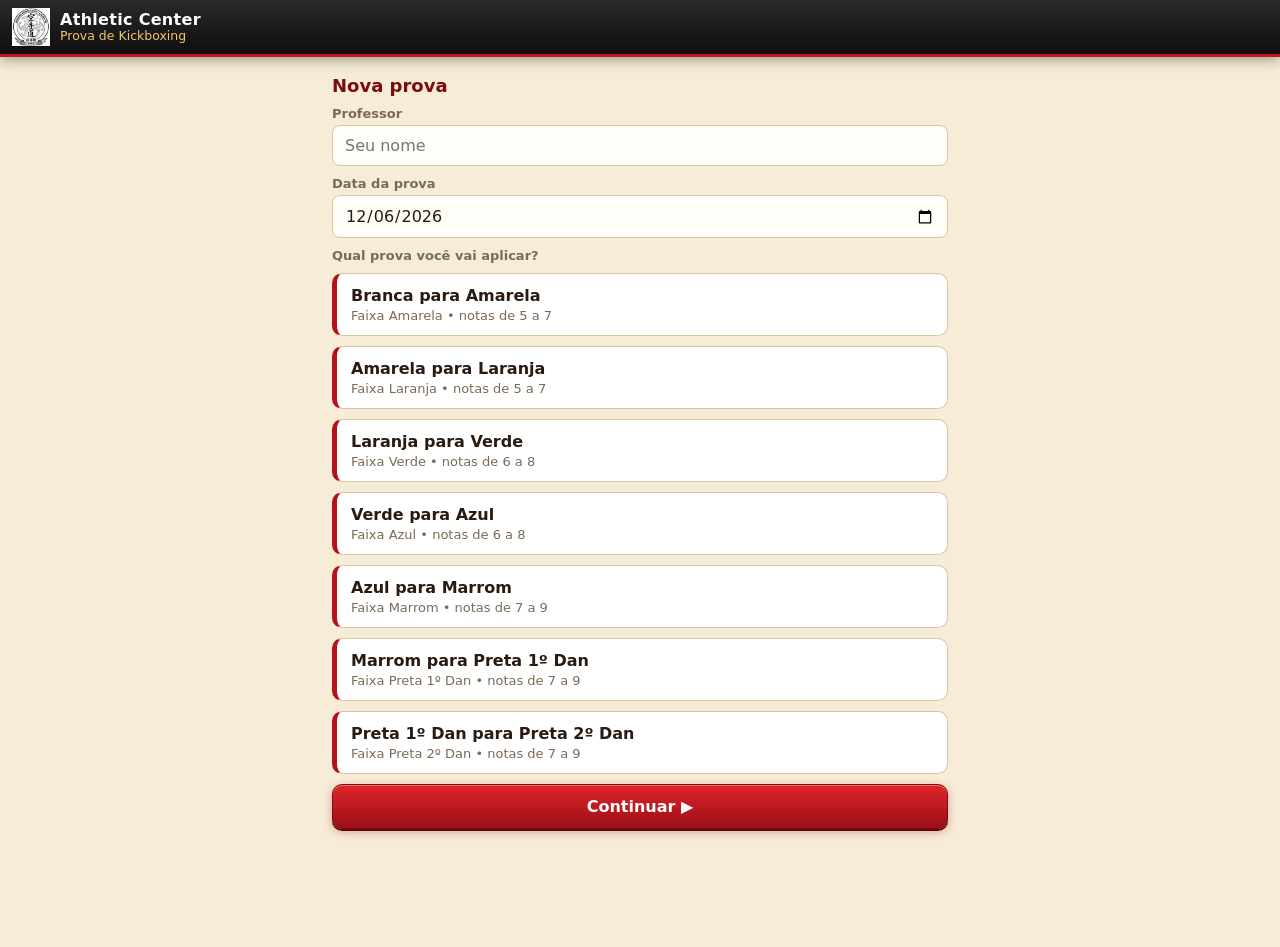
==== celular.html @ d44f760a "Add files via upload" ====
<!DOCTYPE html>
<html lang="pt-BR">
<head>
<meta charset="utf-8">
<meta name="viewport" content="width=device-width, initial-scale=1, viewport-fit=cover">
<title>Athletic Center - Prova Kick</title>
<link rel="icon" type="image/png" href="assets/emblema-64.png">
<link rel="apple-touch-icon" href="assets/emblema-192.png">
<link rel="manifest" href="manifest-celular.webmanifest">
<meta name="theme-color" content="#7a0c0c">
<meta name="apple-mobile-web-app-capable" content="yes">
<link rel="stylesheet" href="celular.css">
</head>
<body>
  <div id="update-bar" hidden>
    <span>Nova versão disponível.</span>
    <button id="update-btn">Atualizar</button>
  </div>
  <header id="topo">
    <img src="assets/emblema-64.png" alt="">
    <div class="tt"><b>Athletic Center</b><span id="sub">Prova de Kickboxing</span></div>
    <button id="btn-menu" class="ic" title="Menu" hidden>☰</button>
  </header>
  <main id="app"></main>
  <div id="sheet" hidden><div class="sheet-box" id="sheet-box"></div></div>
  <div id="toast" hidden></div>

  <script src="version.js"></script>
  <script src="data.js"></script>
  <script src="celular.js"></script>
</body>
</html>
---- celular.css ----
/* Athletic Center - Prova Kick (celular) — mesmas cores e componentes do app do computador */
:root{
  --red:#b3121b; --red-d:#7a0c0c; --cream:#f6ecd8; --cream-2:#efe0c2; --ink:#2a1a12;
  --line:#d9c7a3; --muted:#7b6a58; --ok:#1b7a2e; --bad:#c62828;
}
*{box-sizing:border-box;-webkit-tap-highlight-color:transparent}
html,body{margin:0;min-height:100%;background:var(--cream);color:var(--ink);font-family:"Segoe UI",system-ui,Roboto,Arial,sans-serif;font-size:16px}
button{font-family:inherit;cursor:pointer}
[hidden]{display:none!important}

#topo{position:sticky;top:0;z-index:30;display:flex;align-items:center;gap:10px;padding:8px 12px;padding-top:max(8px,env(safe-area-inset-top));
  background:linear-gradient(180deg,#2a2a2a,#0e0e0e);color:#fff;border-bottom:3px solid #c3161f;box-shadow:0 3px 12px rgba(0,0,0,.35)}
#topo img{width:38px;height:38px}
#topo .tt{flex:1;display:flex;flex-direction:column;line-height:1.15}
#topo .tt b{font-size:16px;letter-spacing:.3px}
#topo .tt span{font-size:12.5px;color:#f3c66b}
.ic{background:radial-gradient(circle at 35% 30%,#ff5a5a,#c3161f 70%,#7a0c0c);color:#fff;border:2px solid #d9d9d9;width:42px;height:42px;border-radius:50%;font-size:20px;line-height:1}
#update-bar{position:sticky;top:0;z-index:40;background:#1565c0;color:#fff;display:flex;gap:12px;align-items:center;justify-content:center;padding:10px;font-size:15px}
#update-bar button{background:#fff;color:#1565c0;border:0;padding:7px 16px;border-radius:6px;font-weight:700}

main{padding:12px 12px 110px;max-width:640px;margin:0 auto}
h2{font-size:18px;color:var(--red-d);margin:6px 0 10px}
.hint{color:var(--muted);font-size:14px;margin:4px 0 12px}

/* botões (iguais ao computador) */
.btn{border:1px solid #c7ad78;border-radius:10px;padding:12px 16px;font-size:16px;font-weight:600;color:var(--ink);
  background:linear-gradient(#f3e5c4,#dcc697);box-shadow:0 2px 0 #a88c58,0 3px 8px rgba(0,0,0,.18),inset 0 1px 0 rgba(255,255,255,.7)}
.btn:active{transform:translateY(2px);box-shadow:0 0 0 #a88c58,inset 0 3px 6px rgba(0,0,0,.25)}
.btn.primary{background:linear-gradient(#e0242d,#9b0f15);border-color:#7a0c0c;color:#fff;box-shadow:0 2px 0 #5e080c,0 3px 10px rgba(179,18,27,.35),inset 0 1px 0 rgba(255,255,255,.35)}
.btn.danger{background:#fff;color:var(--bad);border:1px solid var(--bad);box-shadow:none}
.btn.wa{background:linear-gradient(#2fd36b,#16a34a);border-color:#0f7a37;color:#fff;box-shadow:0 2px 0 #0b5e2a}
.btn.full{width:100%;display:block;margin:8px 0}
.btn:disabled{opacity:.5}
.btn.small{padding:7px 12px;font-size:14px}

/* cartões de prova */
.pcard{background:#fff;border:1px solid var(--line);border-left:5px solid var(--red);border-radius:10px;padding:12px 14px;margin-bottom:10px}
.pcard h3{margin:0 0 3px;font-size:16px}
.pcard .meta{font-size:13px;color:var(--muted)}
.pcard.on{background:#fff4f4;box-shadow:0 0 0 2px var(--red)}

.f{display:flex;flex-direction:column;gap:4px;font-size:13px;font-weight:600;color:var(--muted);margin-bottom:10px}
.f input,.f textarea{font:inherit;font-size:16px;font-weight:400;color:var(--ink);padding:10px 12px;border:1px solid var(--line);border-radius:8px;background:#fffdf8}
.pinfo{background:#fff;border-left:4px solid var(--red);padding:8px 10px;margin-bottom:10px;font-size:14px;border-radius:4px}

/* lista de alunos */
.al-row{display:flex;gap:8px;align-items:center;margin-bottom:8px}
.al-row input{flex:1;font:inherit;font-size:16px;padding:10px 12px;border:1px solid var(--line);border-radius:8px;background:#fff}
.al-row .num{width:26px;text-align:center;font-weight:700;color:var(--red-d)}
.al-row .x{border:0;background:transparent;color:var(--bad);font-size:22px;width:36px;height:40px}

/* abas dos alunos */
#abas{position:sticky;top:61px;z-index:20;display:flex;gap:6px;overflow-x:auto;padding:8px 2px;margin:-12px -12px 10px;padding-left:12px;padding-right:12px;
  background:var(--cream-2);border-bottom:1px solid var(--line);scrollbar-width:none}
#abas::-webkit-scrollbar{display:none}
.aba{flex:none;display:flex;align-items:center;gap:6px;border:1px solid var(--line);background:#fff;color:var(--ink);border-radius:20px;padding:7px 12px;font-size:14px;font-weight:600;white-space:nowrap}
.aba i{width:10px;height:10px;border-radius:50%;border:2px solid var(--muted)}
.aba.feito i{background:var(--ok);border-color:var(--ok)}
.aba.on{background:var(--red);color:#fff;border-color:var(--red-d)}
.aba.on i{border-color:#fff}
.aba.on.feito i{background:#fff}
.aba.mais{color:var(--red-d)}

/* cartão da técnica */
.card{background:#fff;border:1px solid var(--line);border-radius:12px;overflow:hidden;touch-action:pan-y;transition:transform .18s,opacity .18s}
.card.sai-e{transform:translateX(-40px);opacity:0}
.card.sai-d{transform:translateX(40px);opacity:0}
.rb-head{background:linear-gradient(90deg,var(--red-d),var(--red));color:#fff;padding:9px 12px;font-weight:700;display:flex;justify-content:space-between;align-items:center;font-size:15px}
.rb-head .bn{font-weight:600;font-size:12.5px;opacity:.9}
.card-body{padding:12px}
.aluno-nome{font-size:21px;font-weight:800;color:var(--ink);text-align:center;margin:2px 0}
.pontos{display:flex;justify-content:center;gap:6px;margin:4px 0 10px}
.pontos i{width:9px;height:9px;border-radius:50%;border:2px solid var(--line)}
.pontos i.tem{background:var(--ok);border-color:var(--ok)}
.pontos i.atual{box-shadow:0 0 0 2px #fff,0 0 0 4px var(--red)}
.r-sec{font-weight:700;color:var(--red-d);margin:4px 0;font-size:14px}
.r-ori{font-style:italic;color:var(--muted);font-size:13px;margin:2px 0 6px}
.r-ref{font-size:15px;margin:2px 0 2px 14px}
.r-ref::before{content:"• ";color:var(--red)}
.r-txt{font-size:18px;font-weight:600;margin:6px 0 12px;line-height:1.3}
.esc-in{width:100%;font:inherit;font-size:15px;padding:9px 10px;border:1px solid var(--line);border-radius:8px;margin-bottom:10px}

/* bolinhas de nota (mesmo visual, maiores para o dedo) */
.dots{display:grid;grid-template-columns:repeat(3,1fr);gap:8px}
.dot{display:flex;flex-direction:column;align-items:center;gap:4px;background:#fffdf8;border:1px solid #eadbbd;padding:10px 4px;border-radius:10px}
.dot .c{width:34px;height:34px;border-radius:50%;border:4px solid var(--col);background:transparent;transition:.12s}
.dot .n{font-size:12.5px;color:#5b4a3a;text-align:center;line-height:1.1}
.dot.on{border-color:var(--col);background:color-mix(in srgb,var(--col) 10%,#fff)}
.dot.on .c{background:var(--col);box-shadow:0 0 0 3px #fff,0 0 0 5px var(--col)}
.dot.on .n{font-weight:700;color:var(--ink)}
.dots.has .dot:not(.on){opacity:.4}
.dot:active{transform:scale(.94)}
.yn{display:grid;grid-template-columns:1fr 1fr;gap:10px}
.yn button{padding:16px;font-size:18px;font-weight:700;border-radius:10px;border:2px solid var(--line);background:#fff}
.yn .sim.on{background:#e2f4e5;border-color:var(--ok);color:var(--ok)}
.yn .nao.on{background:#fde4e4;border-color:var(--bad);color:var(--bad)}
.note{width:100%;margin-top:10px;font:inherit;font-size:15px;padding:9px 10px;border:1px solid #e3d3b2;border-radius:8px;resize:vertical;min-height:42px;background:#fffdf8}

/* barra inferior */
#nav{position:fixed;left:0;right:0;bottom:0;z-index:25;display:flex;gap:8px;padding:10px 12px;padding-bottom:max(10px,env(safe-area-inset-bottom));
  background:var(--cream-2);border-top:1px solid var(--line);box-shadow:0 -3px 12px rgba(0,0,0,.12)}
#nav .btn{flex:1;padding:13px 8px;font-size:15px}
#nav .pos{flex:none;align-self:center;font-size:12.5px;color:var(--muted);text-align:center;min-width:58px;line-height:1.2}
.pulsa{animation:pulsa 1.1s ease-in-out infinite}
@keyframes pulsa{50%{box-shadow:0 0 0 6px rgba(179,18,27,.25),0 2px 0 #5e080c}}

/* resultado */
.res{border:2px solid var(--line);background:#fff;border-radius:10px;padding:12px 14px;margin:12px 0}
.res table{width:100%;border-collapse:collapse;font-size:15px}
.res td{padding:4px 2px}
.res td:last-child{text-align:right;font-weight:700}
.res .fin td{font-size:19px;border-top:2px solid var(--line);padding-top:8px}
.status{margin-top:10px;padding:9px 12px;border-radius:8px;font-weight:700;text-align:center;font-size:16px}
.status.ap{background:#e2f4e5;color:var(--ok)}
.status.rp{background:#fde4e4;color:var(--bad)}
.status.pend{background:#fff3d6;color:#8a5a00;font-weight:600;font-size:14px}
.warn{color:#8a5a00;font-size:13px;margin-top:6px}
.extra{display:grid;grid-template-columns:1fr 90px;gap:8px}

/* folha (menu / listas) */
#sheet{position:fixed;inset:0;z-index:50;background:rgba(0,0,0,.5);display:flex;align-items:flex-end}
.sheet-box{background:var(--cream);width:100%;max-height:86vh;overflow:auto;border-radius:16px 16px 0 0;padding:14px 14px max(16px,env(safe-area-inset-bottom));box-shadow:0 -8px 30px rgba(0,0,0,.4)}
.sheet-box h3{margin:2px 0 10px;color:var(--red-d)}
.lt{display:flex;justify-content:space-between;gap:8px;align-items:center;width:100%;text-align:left;background:#fff;border:1px solid var(--line);border-radius:8px;padding:10px 12px;margin-bottom:6px;font-size:14px}
.lt.on{box-shadow:0 0 0 2px var(--red)}
.lt small{color:var(--muted);flex:none}
.lt .ok{color:var(--ok);font-weight:700}
.blk{font-weight:700;color:var(--red-d);margin:10px 0 6px;font-size:14px}
.envio-al{display:flex;justify-content:space-between;padding:8px 2px;border-bottom:1px dotted var(--line);font-size:15px}
.envio-al .ap{color:var(--ok);font-weight:700}.envio-al .rp{color:var(--bad);font-weight:700}.envio-al .pd{color:#8a5a00}

#toast{position:fixed;left:50%;bottom:90px;transform:translateX(-50%);background:#1f1a17;color:#fff;padding:11px 18px;border-radius:10px;z-index:60;font-size:15px;box-shadow:0 8px 30px rgba(0,0,0,.5);max-width:90vw;text-align:center}
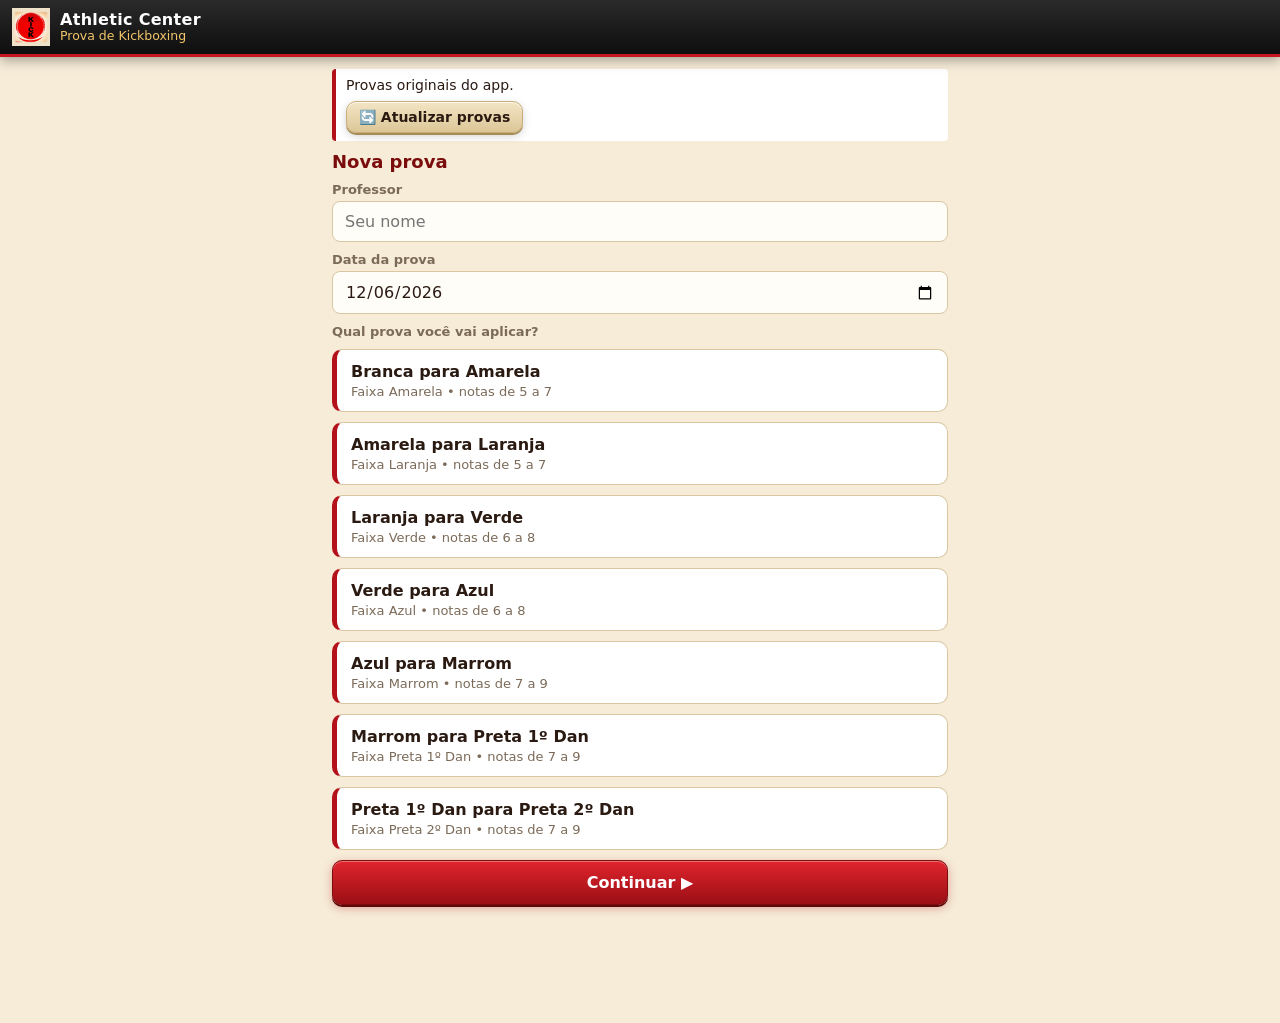
==== commit 90a73a90: "Add files via upload" ====
--- a/celular.html
+++ b/celular.html
@@ -4,8 +4,8 @@
 <meta charset="utf-8">
 <meta name="viewport" content="width=device-width, initial-scale=1, viewport-fit=cover">
 <title>Athletic Center - Prova Kick</title>
-<link rel="icon" type="image/png" href="assets/emblema-64.png">
-<link rel="apple-touch-icon" href="assets/emblema-192.png">
+<link rel="icon" type="image/png" href="assets/kick-64.png">
+<link rel="apple-touch-icon" href="assets/kick-192.png">
 <link rel="manifest" href="manifest-celular.webmanifest">
 <meta name="theme-color" content="#7a0c0c">
 <meta name="apple-mobile-web-app-capable" content="yes">
@@ -17,7 +17,7 @@
     <button id="update-btn">Atualizar</button>
   </div>
   <header id="topo">
-    <img src="assets/emblema-64.png" alt="">
+    <img src="assets/kick-64.png" alt="">
     <div class="tt"><b>Athletic Center</b><span id="sub">Prova de Kickboxing</span></div>
     <button id="btn-menu" class="ic" title="Menu" hidden>☰</button>
   </header>
